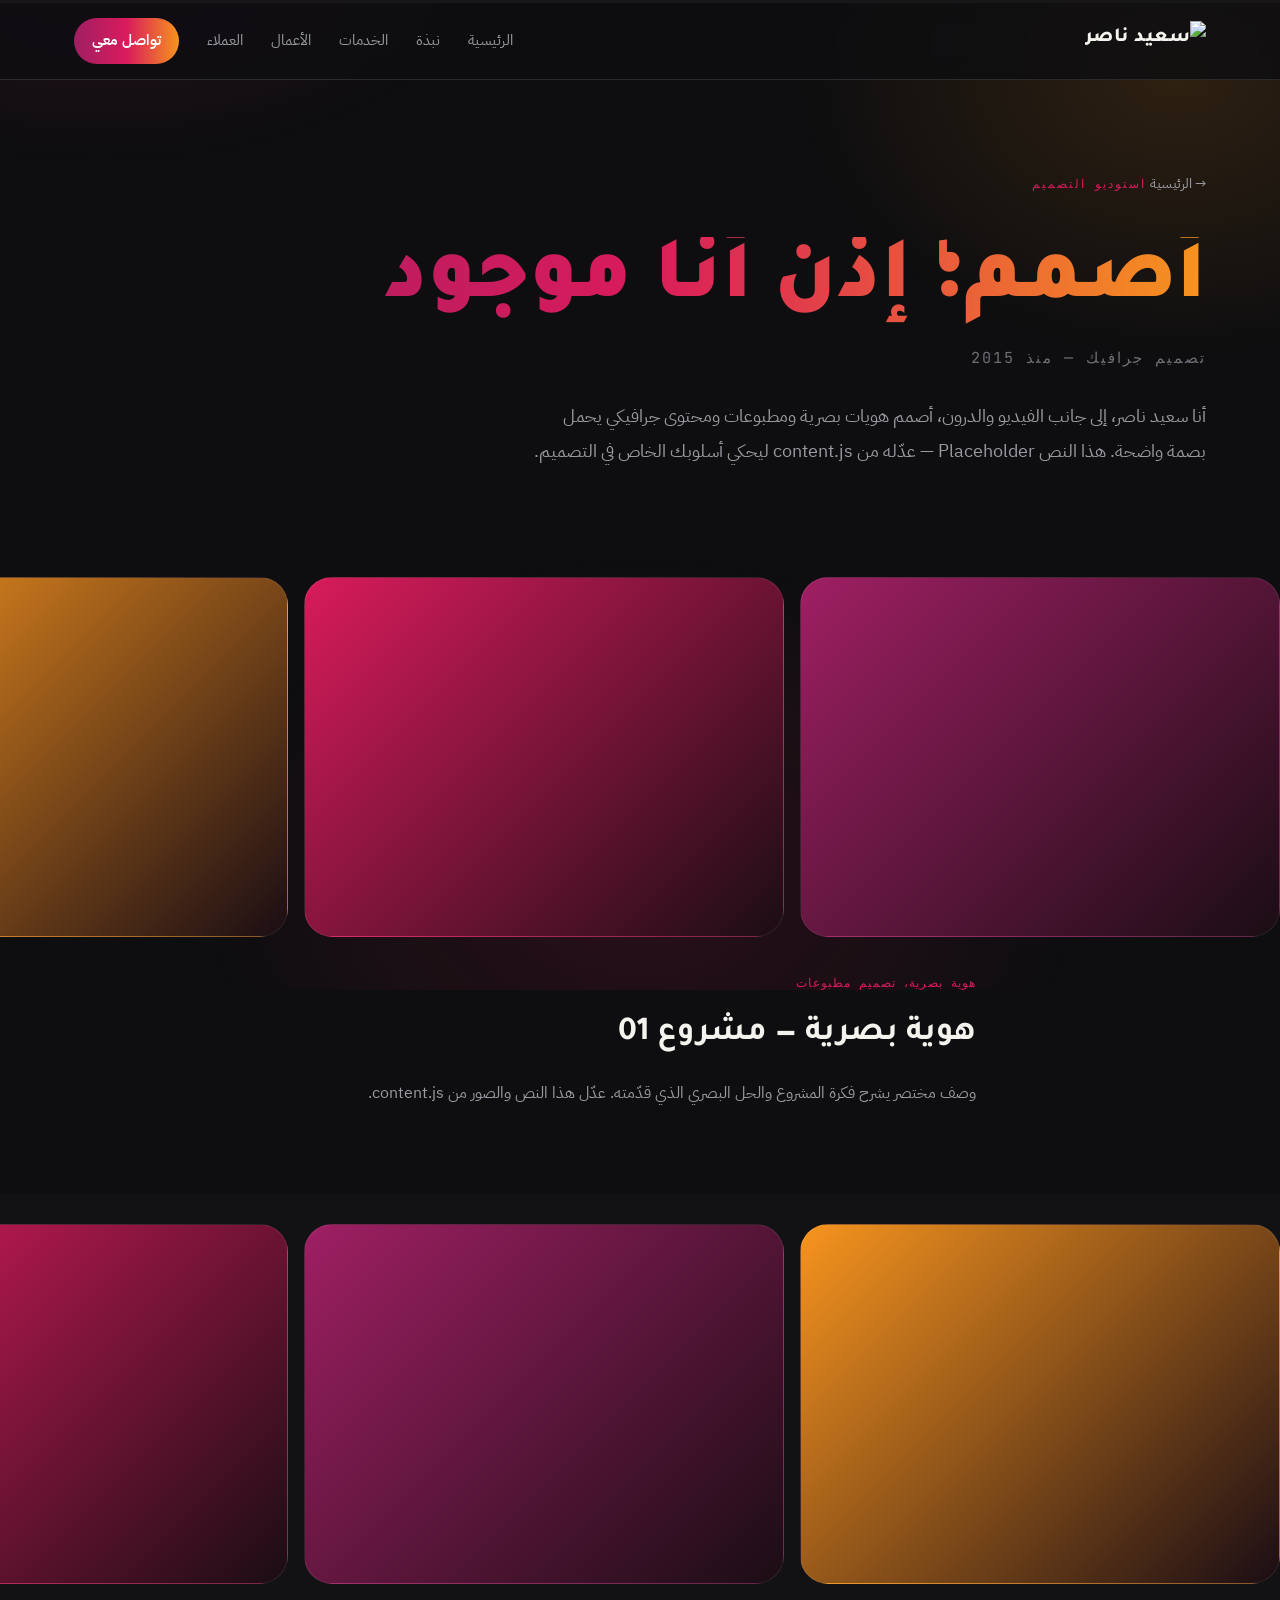
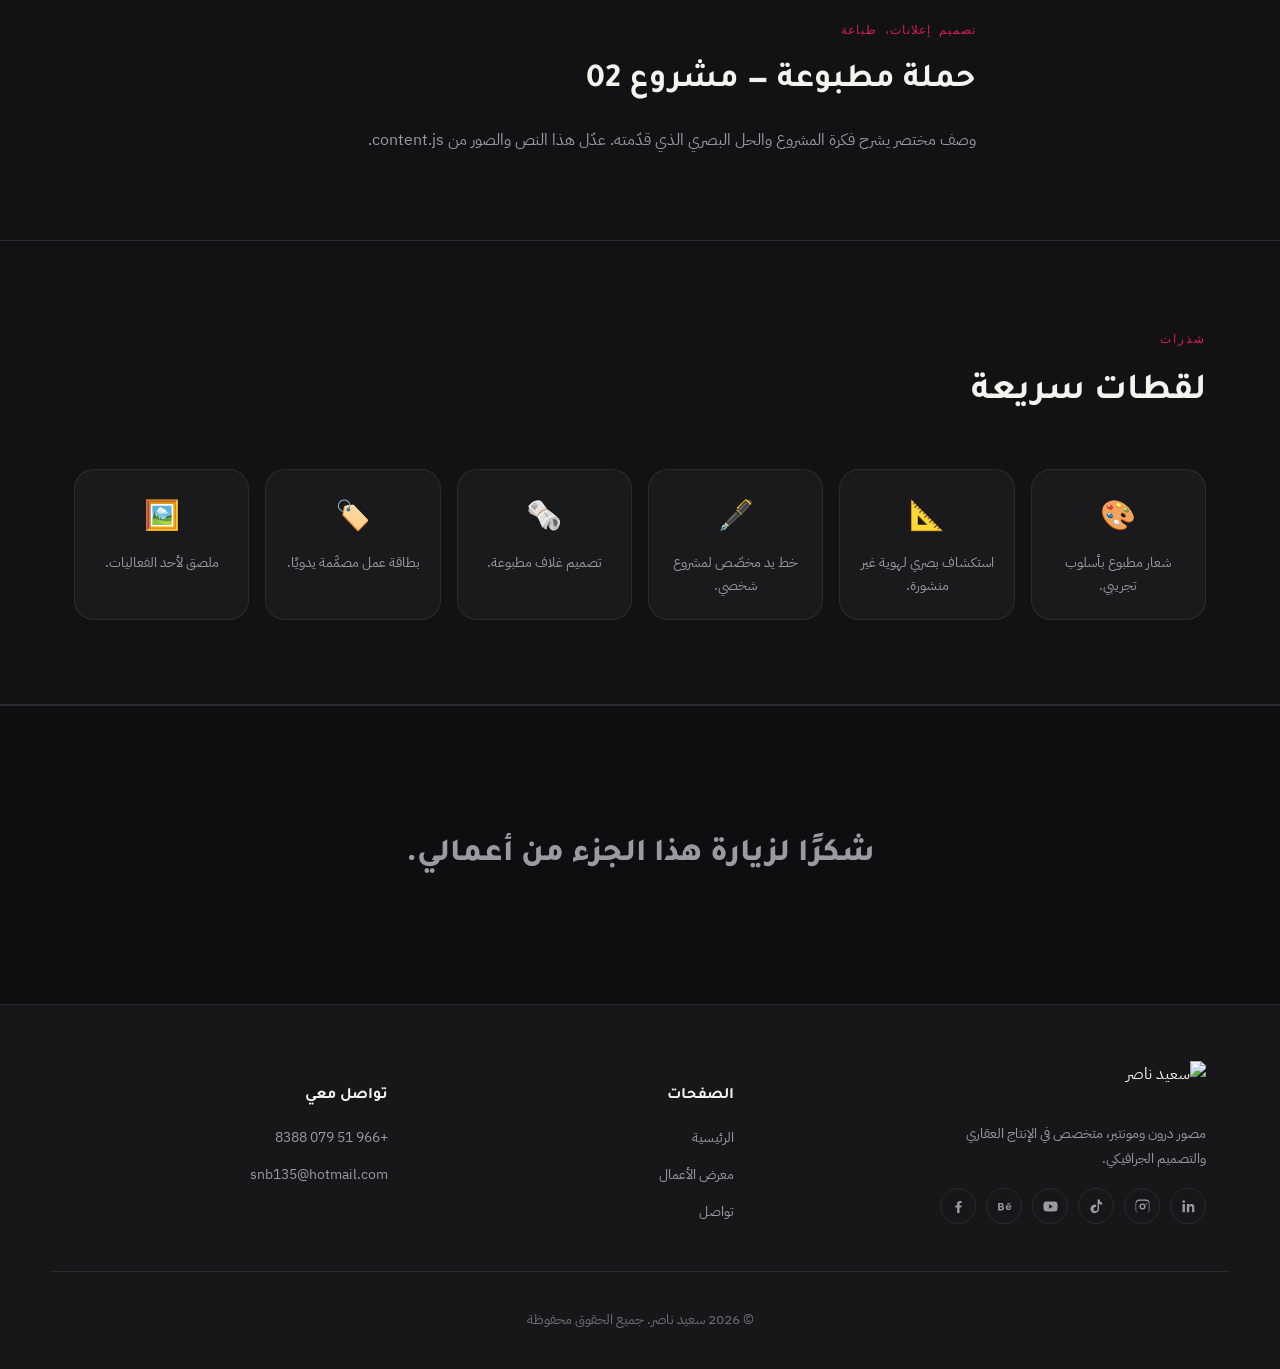
==== graphic-design.html @ 1a5e9968 "Add files via upload" ====
<!DOCTYPE html>
<html lang="ar" dir="rtl">
<head>
<meta charset="UTF-8">
<meta name="viewport" content="width=device-width, initial-scale=1.0">
<title>سعيد ناصر | تصميم جرافيك</title>
<meta name="description" content="أعمال تصميم جرافيك: هويات بصرية، مطبوعات، وحملات إعلانية.">

<link rel="icon" type="image/png" href="images/logo.png">

<link rel="preconnect" href="https://fonts.googleapis.com">
<link rel="preconnect" href="https://fonts.gstatic.com" crossorigin>
<link href="https://fonts.googleapis.com/css2?family=Tajawal:wght@400;500;700;800;900&family=IBM+Plex+Sans+Arabic:wght@300;400;500;600&family=JetBrains+Mono:wght@400;500;700&display=swap" rel="stylesheet">
<link rel="stylesheet" href="css/style.css">
</head>
<body>

<div class="timecode-strip" aria-hidden="true">
  <div class="timecode-strip__track"></div>
</div>

<header class="header" id="header">
  <div class="container header__inner">
    <a href="index.html" class="logo">
      <img src="images/logo.png" alt="سعيد ناصر" class="logo-img">
    </a>
    <nav class="nav" id="nav">
      <a href="index.html">الرئيسية</a>
      <a href="index.html#about">نبذة</a>
      <a href="index.html#services">الخدمات</a>
      <a href="works.html">الأعمال</a>
      <a href="index.html#clients">العملاء</a>
      <a href="index.html#contact" class="nav__cta">تواصل معي</a>
    </nav>
    <button class="nav-toggle" id="navToggle" aria-label="القائمة" aria-expanded="false">
      <span></span><span></span><span></span>
    </button>
  </div>
</header>

<main class="gd-page">

  <!-- ===================== بيان تحريري كبير ===================== -->
  <section class="gd-hero">
    <div class="container">
      <a href="index.html" class="back-link">→ الرئيسية</a>
      <span class="eyebrow" id="gdEyebrow">استوديو التصميم</span>
      <h1 class="gd-statement" id="gdStatement">أصمم؛ إذن أنا موجود</h1>
      <p class="gd-substatement" id="gdSubStatement">تصميم جرافيك</p>
      <p class="gd-intro" id="gdIntro"></p>
    </div>
  </section>

  <!-- ===================== المشاريع (تُملأ ديناميكياً) ===================== -->
  <div id="gdProjects"></div>

  <!-- ===================== شذرات وأعمال سريعة ===================== -->
  <section class="section section--alt gd-artifacts-section">
    <div class="container">
      <div class="section__head">
        <span class="eyebrow">شذرات</span>
        <h2>لقطات سريعة</h2>
      </div>
      <div class="gd-artifacts" id="gdArtifacts"></div>
    </div>
  </section>

  <!-- ===================== خاتمة ===================== -->
  <section class="gd-closing">
    <div class="container">
      <p id="gdClosing">شكرًا لزيارة هذا الجزء من أعمالي.</p>
    </div>
  </section>

</main>

<footer class="footer">
  <div class="container footer__grid">
    <div class="footer__about">
      <img src="images/logo.png" alt="سعيد ناصر" class="logo-img">
      <p data-content="footerTagline">وصف قصير عنك يظهر في الفوتر.</p>
      <div class="socials" id="socialsRow"></div>
    </div>
    <div class="footer__col">
      <h4>الصفحات</h4>
      <ul>
        <li><a href="index.html">الرئيسية</a></li>
        <li><a href="works.html">معرض الأعمال</a></li>
        <li><a href="index.html#contact">تواصل</a></li>
      </ul>
    </div>
    <div class="footer__col">
      <h4>تواصل معي</h4>
      <ul>
        <li><a data-content="phoneDisplay" data-content-attr="whatsappLink:href" href="#">+20 000 000 0000</a></li>
        <li><a data-content="email" data-content-attr="emailLink:href" href="#">example@email.com</a></li>
      </ul>
    </div>
  </div>
  <div class="container footer__bottom">
    <p>© <span id="year"></span> <span data-content="fullName">اسمك</span>. جميع الحقوق محفوظة</p>
  </div>
</footer>

<script src="js/content.js"></script>
<script src="js/main.js"></script>
<script>
// عرض محتوى صفحة تصميم الجرافيك — منطق خاص بهذه الصفحة فقط
document.addEventListener('DOMContentLoaded', () => {
  const gd = siteContent.graphicDesignPage;
  if (!gd) return;

  document.getElementById('gdEyebrow').textContent = gd.eyebrow;
  document.getElementById('gdStatement').textContent = gd.statement;
  document.getElementById('gdSubStatement').textContent = gd.subStatement;
  document.getElementById('gdIntro').textContent = gd.intro;
  document.getElementById('gdClosing').textContent = gd.closing;
  document.title = `سعيد ناصر | ${gd.subStatement}`;

  const projectsEl = document.getElementById('gdProjects');
  if (projectsEl && gd.projects) {
    projectsEl.innerHTML = gd.projects.map((p, i) => `
      <section class="gd-project ${i % 2 ? 'gd-project--alt' : ''}">
        <div class="gd-project__gallery">
          ${p.gallery.map(g => {
            const isGradient = g.trim().startsWith('linear-gradient');
            const style = isGradient
              ? `background:${g}`
              : `background-image:url('${g}'); background-size:cover; background-position:center;`;
            return `<div class="gd-project__frame" style="${style}"></div>`;
          }).join('')}
        </div>
        <div class="container gd-project__body">
          <span class="gd-project__tags">${p.tags}</span>
          <h2>${p.title}</h2>
          <p>${p.desc}</p>
        </div>
      </section>
    `).join('');
  }

  const artifactsEl = document.getElementById('gdArtifacts');
  if (artifactsEl && gd.artifacts) {
    artifactsEl.innerHTML = gd.artifacts.map(a => `
      <div class="gd-artifact reveal">
        <span class="gd-artifact__icon">${a.icon}</span>
        <p>${a.caption}</p>
      </div>
    `).join('');
    // إعادة تشغيل ملاحظ الظهور التدريجي لهذه العناصر المضافة حديثًا
    document.querySelectorAll('.gd-artifact.reveal').forEach(el => {
      if ('IntersectionObserver' in window) {
        const io = new IntersectionObserver((entries) => {
          entries.forEach(entry => {
            if (entry.isIntersecting) { entry.target.classList.add('in-view'); io.unobserve(entry.target); }
          });
        }, { threshold: 0.15 });
        io.observe(el);
      } else {
        el.classList.add('in-view');
      }
    });
  }
});
</script>
</body>
</html>
---- css/style.css ----
/* =========================================================
   نظام التصميم (Design Tokens)
   غيّر القيم هنا فقط للتحكم بالألوان والخطوط في كل الموقع
========================================================= */
:root{
  --bg: #0E0E10;
  --bg-alt: #17171A;
  --surface: #1D1D21;
  --surface-2: #232328;
  --border: #2A2A2F;

  --text: #F5F3EE;
  --text-muted: #9A9AA2;
  --text-dim: #6E6E76;

  /* هوية الشعار: بنفسجي / وردي / برتقالي */
  --accent: #D91B5C;          /* الوردي - اللون الأساسي، مأخوذ من الشعار */
  --accent-2: #F7941E;        /* البرتقالي */
  --accent-3: #9F1F63;        /* البنفسجي */
  --accent-soft: rgba(217,27,92,.14);
  --accent-ink: #FFFFFF;      /* نص فوق الخلفية الوردية */
  --gradient-brand: linear-gradient(90deg, var(--accent-3), var(--accent), var(--accent-2));

  --font-display: 'Tajawal', sans-serif;
  --font-body: 'IBM Plex Sans Arabic', sans-serif;
  --font-mono: 'JetBrains Mono', monospace;

  --radius: 20px;
  --radius-sm: 12px;
  --radius-lg: 28px;
  --container: 1180px;
}

*{ box-sizing: border-box; }
html{ scroll-behavior: smooth; }
body{
  margin:0;
  background: var(--bg);
  color: var(--text);
  font-family: var(--font-body);
  line-height: 1.7;
  -webkit-font-smoothing: antialiased;
  position:relative;
  overflow-x:hidden;
}

/* خلفية "Aurora" هادئة بألوان الهوية — تتحرك ببطء لإحساس حيوي دون إزعاج بصري */
body::before{
  content:"";
  position: fixed; inset:-10%; z-index:0; pointer-events:none;
  background:
    radial-gradient(48rem 32rem at 15% -5%, rgba(159,31,99,.22), transparent 60%),
    radial-gradient(40rem 30rem at 85% 15%, rgba(247,148,30,.14), transparent 60%),
    radial-gradient(46rem 34rem at 50% 90%, rgba(217,27,92,.14), transparent 60%);
  animation: auroraDrift 26s ease-in-out infinite alternate;
}
@keyframes auroraDrift{
  from{ transform: translate(0,0) scale(1); }
  to{ transform: translate(-1.5%, 1.5%) scale(1.04); }
}
/* توهّج يتبع مؤشر الفأرة داخل الهيرو — تفاعل خفيف ومعاصر */
.hero{ position:relative; }
.hero__glow{
  position:absolute; inset:0; z-index:0;
  pointer-events:none;
  opacity:0;
  transition: opacity .4s;
  background: radial-gradient(420px 420px at var(--gx,50%) var(--gy,50%), rgba(217,27,92,.16), transparent 70%);
}
.hero:hover .hero__glow{ opacity:1; }
.container, .header, main, .footer{ position:relative; z-index:1; }

img{ max-width:100%; display:block; }
a{ color:inherit; text-decoration:none; }
ul{ list-style:none; margin:0; padding:0; }
h1,h2,h3{ font-family: var(--font-display); margin:0; }

.container{
  max-width: var(--container);
  margin-inline:auto;
  padding-inline: 24px;
}

/* عناصر تظهر تدريجيًا عند التمرير */
.reveal{
  opacity:0; transform: translateY(22px);
  transition: opacity .7s ease, transform .7s ease;
}
.reveal.in-view{ opacity:1; transform:none; }

@media (prefers-reduced-motion: reduce){
  *{ animation-duration: .001ms !important; animation-iteration-count:1 !important; transition-duration:.001ms !important; scroll-behavior:auto !important; }
  .reveal{ opacity:1; transform:none; }
}

/* =========================================================
   شريط التايم كود العلوي — العنصر المميّز (Signature)
   إشارة بصرية لعالم المونتاج: خط زمن بعلامات صغيرة
========================================================= */
.timecode-strip{
  position: sticky; top:0; z-index: 60;
  height: 3px;
  background: var(--bg-alt);
  overflow:hidden;
}
/* الشريط يعكس نسبة تقدّم القراءة الفعلية في الصفحة — قيمة --scroll-progress تُحدَّث من main.js */
.timecode-strip__track{
  height:100%;
  width: var(--scroll-progress, 0%);
  background: var(--gradient-brand);
  transition: width .1s linear;
}
@media (prefers-reduced-motion: reduce){
  .timecode-strip__track{ transition:none; }
}

/* =========================================================
   الهيدر
========================================================= */
.header{
  position: sticky; top:3px; z-index:50;
  background: rgba(14,14,16,.82);
  backdrop-filter: blur(10px);
  border-bottom: 1px solid var(--border);
}
.header__inner{
  display:flex; align-items:center; justify-content:space-between;
  height:76px;
}
.logo{
  font-family: var(--font-display);
  font-weight:800; font-size:1.25rem; letter-spacing:.5px;
}
.logo-img{ height:40px; width:auto; display:block; }
.footer__about .logo-img{ height:46px; margin-bottom:14px; }
.nav{
  display:flex; align-items:center; gap: 28px;
  font-size:.95rem; color: var(--text-muted);
}
.nav a{ transition: color .2s; }
.nav a:hover{ color: var(--text); }
.nav a.is-active{ color: var(--accent); }
.nav__cta{
  background: var(--gradient-brand);
  color: var(--accent-ink) !important;
  padding: 10px 18px;
  border-radius: 999px;
  font-weight:600;
}
.nav-toggle{
  display:none;
  flex-direction:column; gap:5px;
  background:none; border:none; cursor:pointer;
  padding: 6px;
}
.nav-toggle span{
  width:22px; height:2px; background: var(--text);
  display:block;
}

@media (max-width: 860px){
  .nav-toggle{ display:flex; }
  .nav{
    position:absolute; inset-inline:0; top:76px;
    background: var(--bg-alt);
    flex-direction:column; align-items:stretch;
    gap:0; border-bottom:1px solid var(--border);
    max-height:0; overflow:hidden; transition: max-height .3s ease;
  }
  .nav.is-open{ max-height:420px; }
  .nav a{ padding:16px 24px; border-top:1px solid var(--border); }
  .nav__cta{ border-radius:0; text-align:center; }
}

/* =========================================================
   الهيرو
========================================================= */
.hero{ padding-top: 64px; overflow:hidden; }
.hero__inner{
  padding-block: 64px 72px;
  text-align:center;
}
.hero__text{
  max-width: 760px;
  margin-inline:auto;
  display:flex;
  flex-direction:column;
  align-items:center;
}

/* دخول متدرّج لعناصر الهيرو عند تحميل الصفحة */
.hero__text > *{
  opacity:0;
  transform: translateY(16px);
  animation: heroIn .7s ease forwards;
}
.hero__text > .badge{ animation-delay: .05s; }
.hero__text > .hero__title{ animation-delay: .15s; }
.hero__text > .hero__role{ animation-delay: .25s; }
.hero__text > .hero__bio{ animation-delay: .35s; }
.hero__text > .hero__actions{ animation-delay: .45s; }
@keyframes heroIn{
  to{ opacity:1; transform:none; }
}
@media (prefers-reduced-motion: reduce){
  .hero__text > *{ animation:none; opacity:1; transform:none; }
}

.badge{
  display:inline-block;
  font-size:.8rem; font-weight:600;
  color: var(--accent);
  background: var(--accent-soft);
  border: 1px solid rgba(217,27,92,.35);
  padding: 6px 14px;
  border-radius: 999px;
  margin-bottom: 20px;
}
.hero__title{
  font-size: clamp(2.4rem, 6vw, 4.6rem);
  font-weight:900;
  line-height:1.2;
  margin-bottom: 16px;
}
.accent{ color: var(--accent); }
.hero__role{
  font-family: var(--font-mono);
  font-size: 1.15rem;
  color: var(--text-muted);
  min-height: 1.6em;
  margin-bottom: 20px;
}
.role-cursor{ color: var(--accent); animation: blink 1s step-end infinite; }
@keyframes blink{ 50%{ opacity:0; } }

.hero__bio{
  color: var(--text-muted);
  max-width: 52ch;
  margin-inline:auto;
  margin-bottom: 32px;
  font-size:1.05rem;
}
.hero__actions{ display:flex; gap:14px; flex-wrap:wrap; justify-content:center; }

.btn{
  display:inline-flex; align-items:center; gap:8px;
  padding: 13px 26px;
  border-radius: 999px;
  font-weight:700; font-size:.95rem;
  transition: transform .2s ease, background .2s ease, border-color .2s ease;
}
.btn--primary{ background: var(--gradient-brand); color: var(--accent-ink); }
.btn--primary:hover{ transform: translateY(-2px); }
.btn--ghost{ border: 1px solid var(--border); color: var(--text); }
.btn--ghost:hover{ border-color: var(--accent); color: var(--accent); }

/* شريط الإحصائيات */
.stats-bar{
  border-block: 1px solid var(--border);
  background: rgba(255,255,255,.025);
  backdrop-filter: blur(14px);
}
.stats-bar__inner{
  display:grid;
  grid-template-columns: repeat(auto-fit, minmax(120px,1fr));
  padding-block: 26px;
}
.stat{
  text-align:center;
  border-inline-start: 1px solid var(--border);
  padding-inline: 12px;
}
.stat:first-child{ border-inline-start:none; }
.stat__num{
  font-family: var(--font-mono);
  font-size: clamp(1.4rem, 2.6vw, 2rem);
  font-weight:700;
  background: var(--gradient-brand);
  -webkit-background-clip:text; background-clip:text; color:transparent;
}
.stat__label{ font-size:.82rem; color: var(--text-muted); margin-top:4px; }

.markets{ padding-block: 22px; border-bottom:1px solid var(--border); }
.markets__label{ font-size:.8rem; color: var(--text-dim); margin-bottom:12px; }
.markets__row{ display:flex; flex-wrap:wrap; gap:10px; }
.market-chip{
  display:inline-flex; align-items:center; gap:8px;
  font-size:.82rem; color: var(--text-muted);
  border:1px solid var(--border); border-radius:999px;
  padding: 6px 14px;
}
.market-chip__flag{
  width:18px; height:13px;
  object-fit: cover;
  border-radius:2px;
  box-shadow: 0 0 0 1px rgba(255,255,255,.12);
}

/* =========================================================
   أقسام عامة
========================================================= */
.section{ padding-block: 84px; }
.section--alt{
  background: rgba(255,255,255,.02);
  border-block: 1px solid var(--border);
}
.section__head{ max-width: 640px; margin-bottom: 44px; }
.eyebrow{
  font-family: var(--font-mono);
  font-size:.78rem; letter-spacing:2px; text-transform:uppercase;
  color: var(--accent);
}
.section__head h2{ font-size: clamp(1.7rem, 3vw, 2.3rem); margin-top:10px; }
.section__desc{ color: var(--text-muted); margin-top:12px; }
.about__text{ max-width: 68ch; color: var(--text-muted); font-size:1.05rem; }

/* الخدمات */
.services-grid{
  display:grid;
  grid-template-columns: repeat(auto-fill, minmax(240px,1fr));
  gap: 18px;
}
.service-card{
  display:block;
  background: rgba(255,255,255,.035);
  backdrop-filter: blur(10px);
  border: 1px solid rgba(255,255,255,.08);
  border-radius: var(--radius);
  padding: 26px 22px;
  cursor:pointer;
  transition: border-color .25s, transform .25s, box-shadow .25s;
}
.service-card:hover{
  border-color: rgba(217,27,92,.5);
  transform: translateY(-4px);
  box-shadow: 0 16px 40px -20px rgba(217,27,92,.45);
}
.service-card__tag{
  font-family: var(--font-mono);
  font-size:.72rem; color: var(--text-dim);
  letter-spacing:1px;
}
.service-card__icon{ font-size:1.6rem; margin-block: 10px; }
.service-card h3{ font-size:1.05rem; margin-bottom:8px; }
.service-card p{ color: var(--text-muted); font-size:.9rem; margin:0; }
.service-card__more{
  display:block; margin-top:14px;
  font-size:.8rem; font-weight:600; color: var(--accent);
  opacity:0; transform: translateX(-4px);
  transition: opacity .2s, transform .2s;
}
[dir="rtl"] .service-card__more{ transform: translateX(4px); }
.service-card:hover .service-card__more{ opacity:1; transform:none; }

/* الأعمال */
.work-grid{
  display:grid;
  grid-template-columns: repeat(auto-fill, minmax(280px,1fr));
  gap: 22px;
}
.work-viewall{
  display:flex; justify-content:center;
  margin-top: 36px;
}
.work-card{
  display:flex;
  flex-direction:column;
  width:100%;
  text-align: start;
  font: inherit;
  color: inherit;
  cursor: pointer;
  padding:0;
  border-radius: var(--radius-lg);
  overflow:hidden;
  border: 1px solid rgba(255,255,255,.08);
  background: rgba(255,255,255,.035);
  backdrop-filter: blur(10px);
  transition: transform .25s, box-shadow .25s;
}
.work-card:hover{
  transform: translateY(-4px);
  box-shadow: 0 20px 46px -22px rgba(217,27,92,.4);
}
.work-card__thumb{
  position:relative;
  aspect-ratio: 16/9;
  display:flex; align-items:center; justify-content:center;
  color: rgba(255,255,255,.85);
}
.work-card__thumb::after{
  content:"";
  position:absolute; inset:0;
  background: linear-gradient(180deg, rgba(0,0,0,0) 40%, rgba(0,0,0,.55) 100%);
}
.work-card__play{
  position:relative; z-index:2;
  width:52px; height:52px; border-radius:50%;
  background: rgba(0,0,0,.4); border:1px solid rgba(255,255,255,.4);
  display:flex; align-items:center; justify-content:center;
  transition: transform .2s, background .2s;
}
.work-card:hover .work-card__play{ transform: scale(1.08); background: var(--accent); color:var(--accent-ink); }
.work-card__body{ padding: 18px 20px; }
.work-card__body h3{ font-size:1.05rem; margin-bottom:6px; }
.work-card__body p{ color: var(--text-muted); font-size:.88rem; margin:0; }

/* العملاء — شبكة متجاوبة (بدون حركة تمرير) بأسلوب "حائط" متعرّج مميّز
   Grid بدل flex+عرض ثابت: يعيد التدفّق تلقائيًا لعدة أعمدة حتى على الشاشات الضيقة،
   بدل أن يتحول لعمود طويل واحد على الجوال */
.clients-grid{
  border-top:1px solid var(--border);
  padding-block: 48px;
  display:grid;
  grid-template-columns: repeat(auto-fit, minmax(130px, 1fr));
  gap: 16px;
  max-width: 980px;
  margin-inline:auto;
}
/* بطاقة بيضاء ثابتة خلف كل شعار — تضمن ظهور أي شعار بوضوح مهما كان لونه (فاتح أو غامق) */
.client-chip{
  position:relative;
  aspect-ratio: 2 / 1.05;
  padding: 14px;
  border-radius: var(--radius);
  background: #F5F3EE;
  box-shadow: 0 14px 30px -16px rgba(0,0,0,.5);
  display:flex; align-items:center; justify-content:center;
  overflow:hidden;
  transition: transform .3s ease, box-shadow .3s ease;
}
/* إزاحة رأسية متبادلة بين البطاقات — يعطي إحساس "حائط" حيوي بدل صف مستقيم مسطّح (للشاشات الأعرض فقط) */
@media (min-width: 640px){
  .client-chip:nth-child(even){ transform: translateY(10px); }
  .client-chip:nth-child(3n){ transform: translateY(-6px); }
}
.client-chip::before{
  content:"";
  position:absolute; top:0; inset-inline:0; height:3px;
  background: var(--gradient-brand);
  transform: scaleX(0);
  transition: transform .3s ease;
}
.client-chip:hover{
  transform: translateY(-5px) scale(1.03);
  box-shadow: 0 20px 38px -14px rgba(217,27,92,.45);
}
.client-chip:hover::before{ transform:none; }
/* حد أقصى للعرض والارتفاع معًا (وليس فقط "احتواء" داخل الصندوق) — يمنع الشعار العريض جدًا
   من الظهور أكبر بصريًا من الشعار الطولي، فيبقى وزن كل الشعارات متقاربًا مهما اختلفت نسبها */
.client-chip img{
  max-width: 75%;
  max-height: 58%;
  width:auto; height:auto;
  object-fit: contain;
}
@media (prefers-reduced-motion: reduce){
  .client-chip:nth-child(even), .client-chip:nth-child(3n){ transform:none; }
}

/* نافذة تشغيل الفيديو (Lightbox) */
.video-modal{
  position: fixed; inset:0; z-index: 200;
  display:flex; align-items:center; justify-content:center;
  padding: 24px;
  opacity:0; visibility:hidden;
  transition: opacity .25s ease;
}
.video-modal.is-open{ opacity:1; visibility:visible; }
.video-modal__backdrop{
  position:absolute; inset:0;
  background: rgba(6,6,7,.86);
  backdrop-filter: blur(6px);
}
.video-modal__box{
  position:relative; z-index:1;
  width:100%; max-width: 960px;
  transform: scale(.96);
  transition: transform .25s ease;
}
.video-modal.is-open .video-modal__box{ transform:none; }
.video-modal__frame{
  position:relative; width:100%;
  aspect-ratio: 16/9;
  border-radius: var(--radius);
  overflow:hidden;
  background:#000;
  border: 1px solid rgba(255,255,255,.1);
}
.video-modal__frame iframe{
  position:absolute; inset:0; width:100%; height:100%; border:0;
}

/* وضع طولي لفيديوهات الشورتس — عرض أضيق ونسبة 9:16 بدل تربيع الفيديو الطولي داخل إطار عريض */
.video-modal--vertical .video-modal__box{
  max-width: 380px;
}
.video-modal--vertical .video-modal__frame{
  aspect-ratio: 9/16;
}

.video-modal__close{
  position:absolute; top:-46px; inset-inline-end:0;
  width:38px; height:38px; border-radius:50%;
  background: rgba(255,255,255,.08);
  border:1px solid rgba(255,255,255,.15);
  color:#fff; cursor:pointer;
  display:flex; align-items:center; justify-content:center;
  transition: background .2s, border-color .2s;
}
.video-modal__close:hover{ background: var(--accent); border-color: var(--accent); }

/* تواصل */
.contact{ text-align:center; position:relative; }
.contact__inner{
  max-width: 620px; margin-inline:auto;
  display:flex; flex-direction:column; align-items:center;
}
.contact h2{ margin-top:10px; }
.contact p{ color: var(--text-muted); margin-top:16px; margin-bottom:32px; font-size:1.05rem; }
.contact__actions{ display:flex; gap:14px; flex-wrap:wrap; justify-content:center; }

/* =========================================================
   الفوتر
========================================================= */
/* =========================================================
   صفحة الأعمال المفلترة (works.html)
========================================================= */
.works-page{ padding-top: 48px; }
.back-link{
  display:inline-flex; align-items:center; gap:6px;
  font-size:.85rem; color: var(--text-muted);
  margin-bottom: 24px; transition: color .2s;
}
.back-link:hover{ color: var(--accent); }

.category-chips{
  display:flex; flex-wrap:wrap; gap:10px;
  margin-bottom: 40px;
}
.category-chip{
  padding: 9px 18px;
  border:1px solid rgba(255,255,255,.1);
  border-radius:999px;
  font-size:.85rem;
  background: rgba(255,255,255,.03);
  transition: border-color .2s, background .2s, color .2s;
}
.category-chip:hover{ border-color: rgba(217,27,92,.4); color: var(--text); }
.category-chip.is-active{
  background: var(--gradient-brand);
  border-color: transparent;
  color:#fff; font-weight:600;
}
.category-empty{
  color: var(--text-muted);
  padding: 40px 0;
  grid-column: 1 / -1;
  text-align:center;
}

.footer{ border-top:1px solid var(--border); padding-block: 56px 24px; background: var(--bg-alt); }
.footer__grid{
  display:grid; grid-template-columns: 1.4fr 1fr 1fr; gap: 32px;
  padding-bottom: 36px;
}
.footer__about p{ color: var(--text-muted); font-size:.9rem; max-width:36ch; margin-block:14px 18px; }
.footer__col h4{ font-family: var(--font-display); margin-bottom:14px; font-size:1rem; }
.footer__col li{ margin-bottom:10px; }
.footer__col a{ color: var(--text-muted); font-size:.9rem; transition: color .2s; }
.footer__col a:hover{ color: var(--accent); }

.socials{ display:flex; gap:10px; }
.socials a{
  width:36px; height:36px; border-radius:50%;
  border:1px solid var(--border);
  display:flex; align-items:center; justify-content:center;
  color: var(--text-muted);
  transition: color .2s, border-color .2s;
}
.socials a:hover{ color: var(--accent); border-color: var(--accent); }

.footer__bottom{
  border-top:1px solid var(--border);
  padding-top:22px;
  display:flex; justify-content:center;
  font-size:.85rem; color: var(--text-dim);
}

@media (max-width: 760px){
  .footer__grid{ grid-template-columns:1fr; }
}

/* حالة التركيز بلوحة المفاتيح — إتاحة الوصول */
a:focus-visible, button:focus-visible{
  outline: 2px solid var(--accent);
  outline-offset: 2px;
}

/* =========================================================
   صفحة تصميم الجرافيك (graphic-design.html) — أسلوب تحريري
   مستوحى من مواقع بورتفوليو عالمية: طباعة جريئة، مساحات بيضاء
   واسعة، ومعارض أفقية لكل مشروع
========================================================= */
.gd-hero{ padding-block: 90px 60px; }
.gd-statement{
  font-size: clamp(2.6rem, 7vw, 5.5rem);
  font-weight: 900;
  line-height: 1.05;
  margin-block: 18px 10px;
  background: var(--gradient-brand);
  -webkit-background-clip: text; background-clip: text; color: transparent;
}
.gd-substatement{
  font-family: var(--font-mono);
  font-size: .95rem;
  color: var(--text-dim);
  letter-spacing: 2px;
  text-transform: uppercase;
  margin-bottom: 28px;
}
.gd-intro{
  font-size: 1.15rem;
  color: var(--text-muted);
  max-width: 62ch;
  line-height: 1.9;
}

/* كل مشروع = قسم كامل بمعرض أفقي قابل للتمرير بأسلوب دراسة حالة */
.gd-project{ padding-block: 30px 70px; }
.gd-project--alt{ background: rgba(255,255,255,.02); }
.gd-project__gallery{
  display:flex; gap:16px;
  overflow-x:auto;
  padding-inline: 24px;
  padding-bottom: 6px;
  scroll-snap-type: x proximity;
  scrollbar-width: thin;
}
.gd-project__gallery::-webkit-scrollbar{ height:6px; }
.gd-project__gallery::-webkit-scrollbar-thumb{ background: var(--border); border-radius:99px; }
.gd-project__frame{
  flex: 0 0 auto;
  width: min(76vw, 480px);
  aspect-ratio: 4/3;
  border-radius: var(--radius-lg);
  scroll-snap-align:start;
  border: 1px solid rgba(255,255,255,.08);
}
.gd-project__body{ padding-top: 26px; max-width: 720px; }
.gd-project__tags{
  font-family: var(--font-mono);
  font-size:.78rem; letter-spacing:1px;
  color: var(--accent);
  text-transform: uppercase;
}
.gd-project__body h2{ font-size: clamp(1.5rem, 3vw, 2.1rem); margin-block: 10px 12px; }
.gd-project__body p{ color: var(--text-muted); font-size:1.02rem; max-width: 62ch; }

/* شذرات صغيرة — شبكة متنوعة */
.gd-artifacts{
  display:grid;
  grid-template-columns: repeat(auto-fill, minmax(160px,1fr));
  gap: 16px;
}
.gd-artifact{
  background: rgba(255,255,255,.035);
  border: 1px solid rgba(255,255,255,.08);
  border-radius: var(--radius);
  padding: 22px 18px;
  text-align:center;
  transition: transform .25s, border-color .25s;
}
.gd-artifact:hover{ transform: translateY(-4px); border-color: rgba(217,27,92,.4); }
.gd-artifact__icon{ font-size:1.8rem; display:block; margin-bottom:10px; }
.gd-artifact p{ font-size:.85rem; color: var(--text-muted); margin:0; }

.gd-closing{
  padding-block: 90px;
  text-align:center;
  border-top: 1px solid var(--border);
}
.gd-closing p{
  font-family: var(--font-display);
  font-size: clamp(1.4rem, 3vw, 2rem);
  font-weight:800;
  color: var(--text-muted);
}

@media (max-width: 760px){
  .gd-project__frame{ width: 82vw; }
}
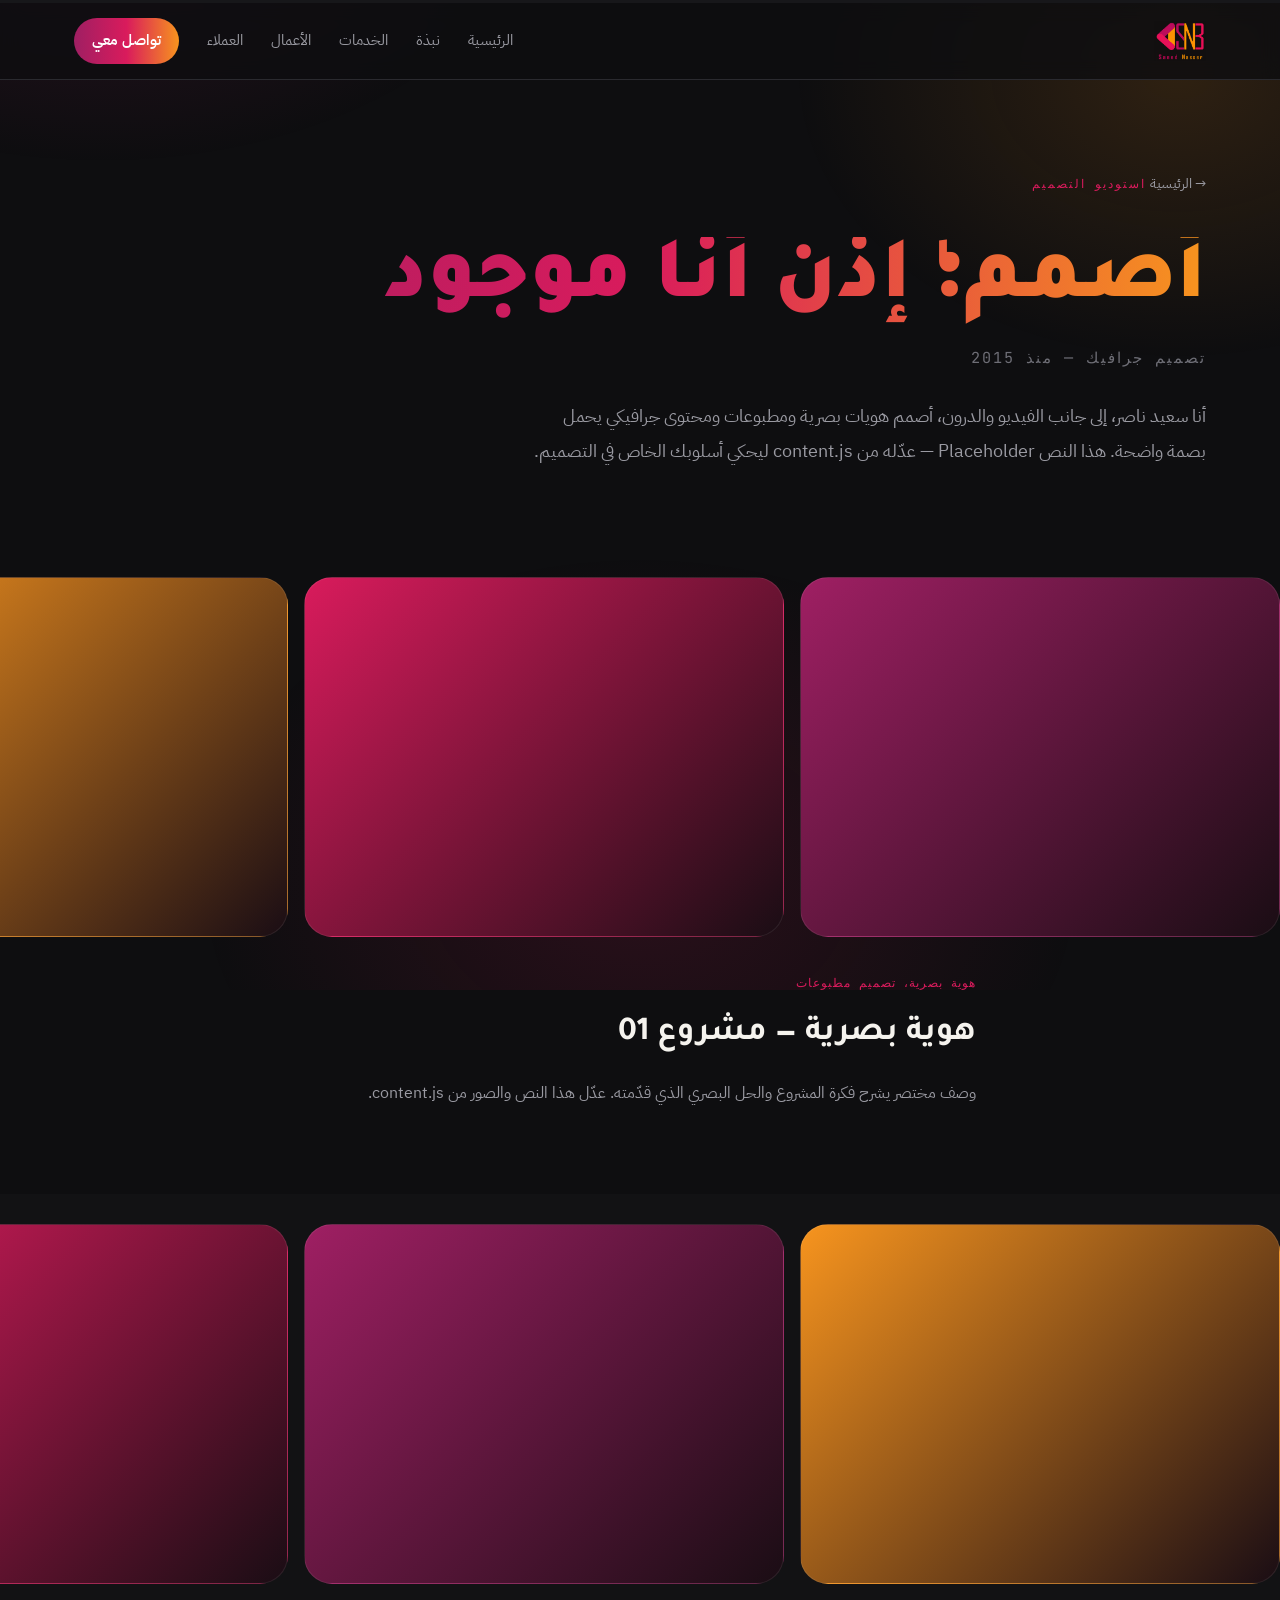
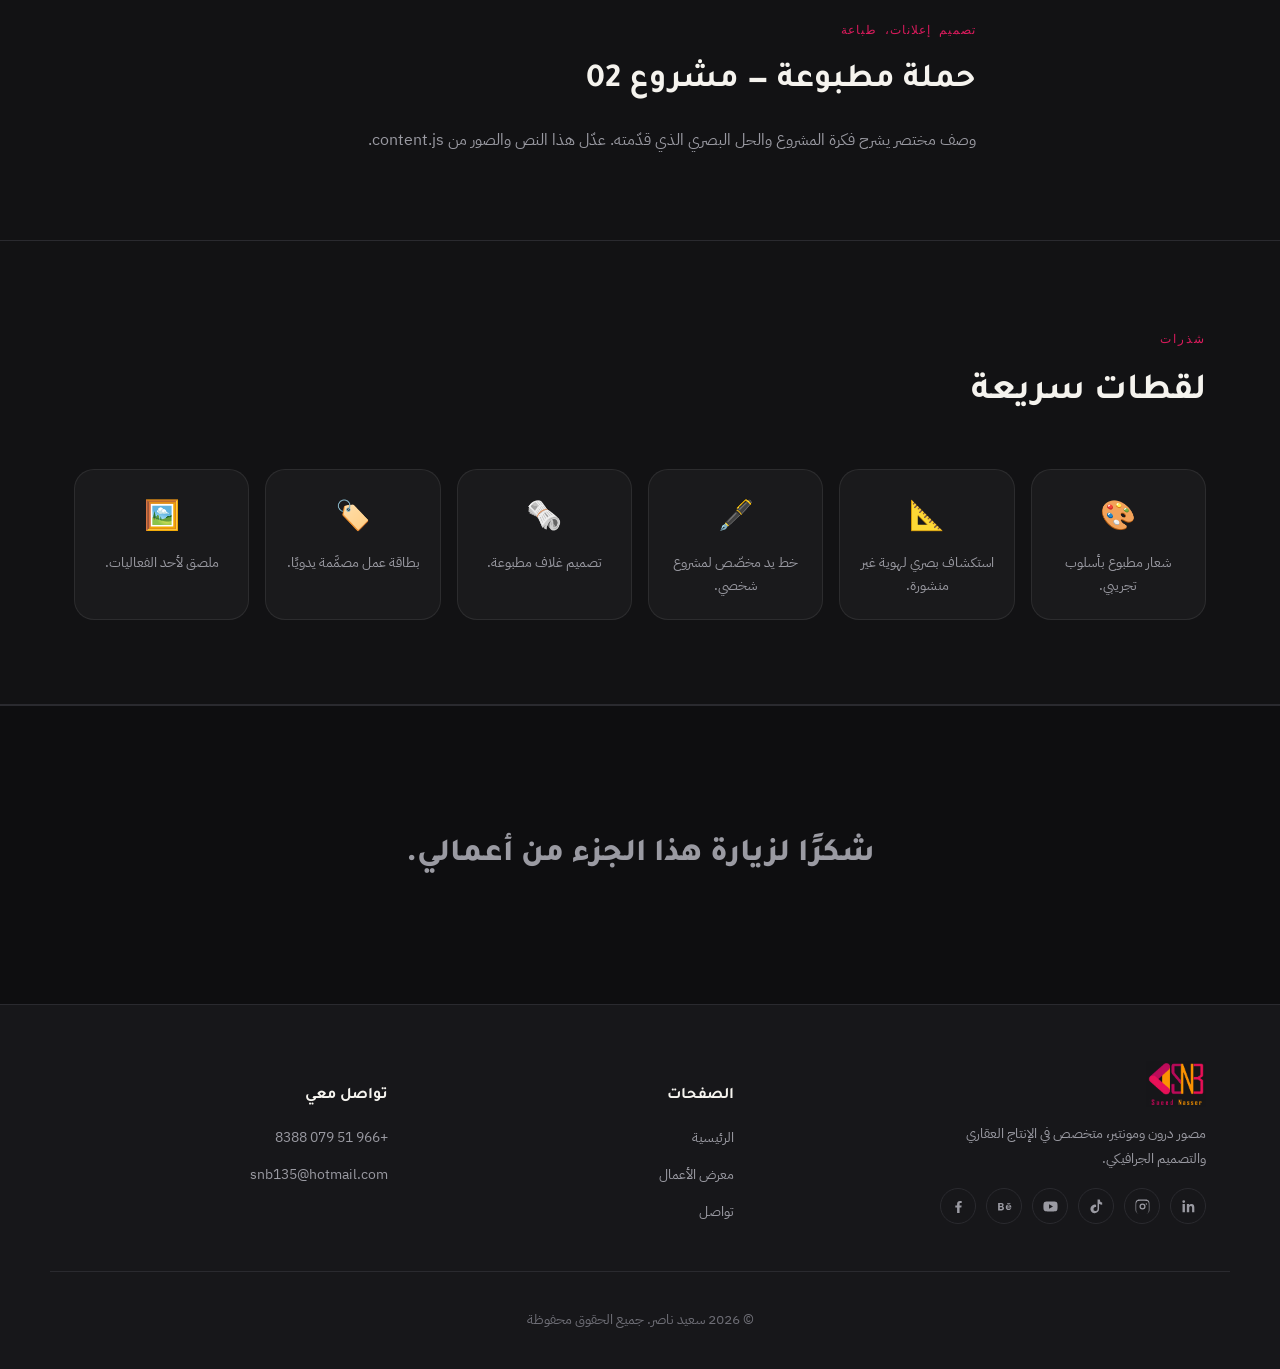
==== commit bfb4a4e1: "Add files via upload" ====
--- a/graphic-design.html
+++ b/graphic-design.html
@@ -123,10 +123,13 @@
       <section class="gd-project ${i % 2 ? 'gd-project--alt' : ''}">
         <div class="gd-project__gallery">
           ${p.gallery.map(g => {
-            const isGradient = g.trim().startsWith('linear-gradient');
+            const value = g.trim();
+            const isGradient = value.startsWith('linear-gradient');
+            // يزيل أي url('...') لو المستخدم كتبها بنفسه بالخطأ، لتفادي url() مزدوجة تكسر الصورة
+            const cleanPath = value.replace(/^url\((['"]?)(.*)\1\)$/i, '$2');
             const style = isGradient
-              ? `background:${g}`
-              : `background-image:url('${g}'); background-size:cover; background-position:center;`;
+              ? `background:${value}`
+              : `background-image:url('${cleanPath}'); background-size:cover; background-position:center;`;
             return `<div class="gd-project__frame" style="${style}"></div>`;
           }).join('')}
         </div>
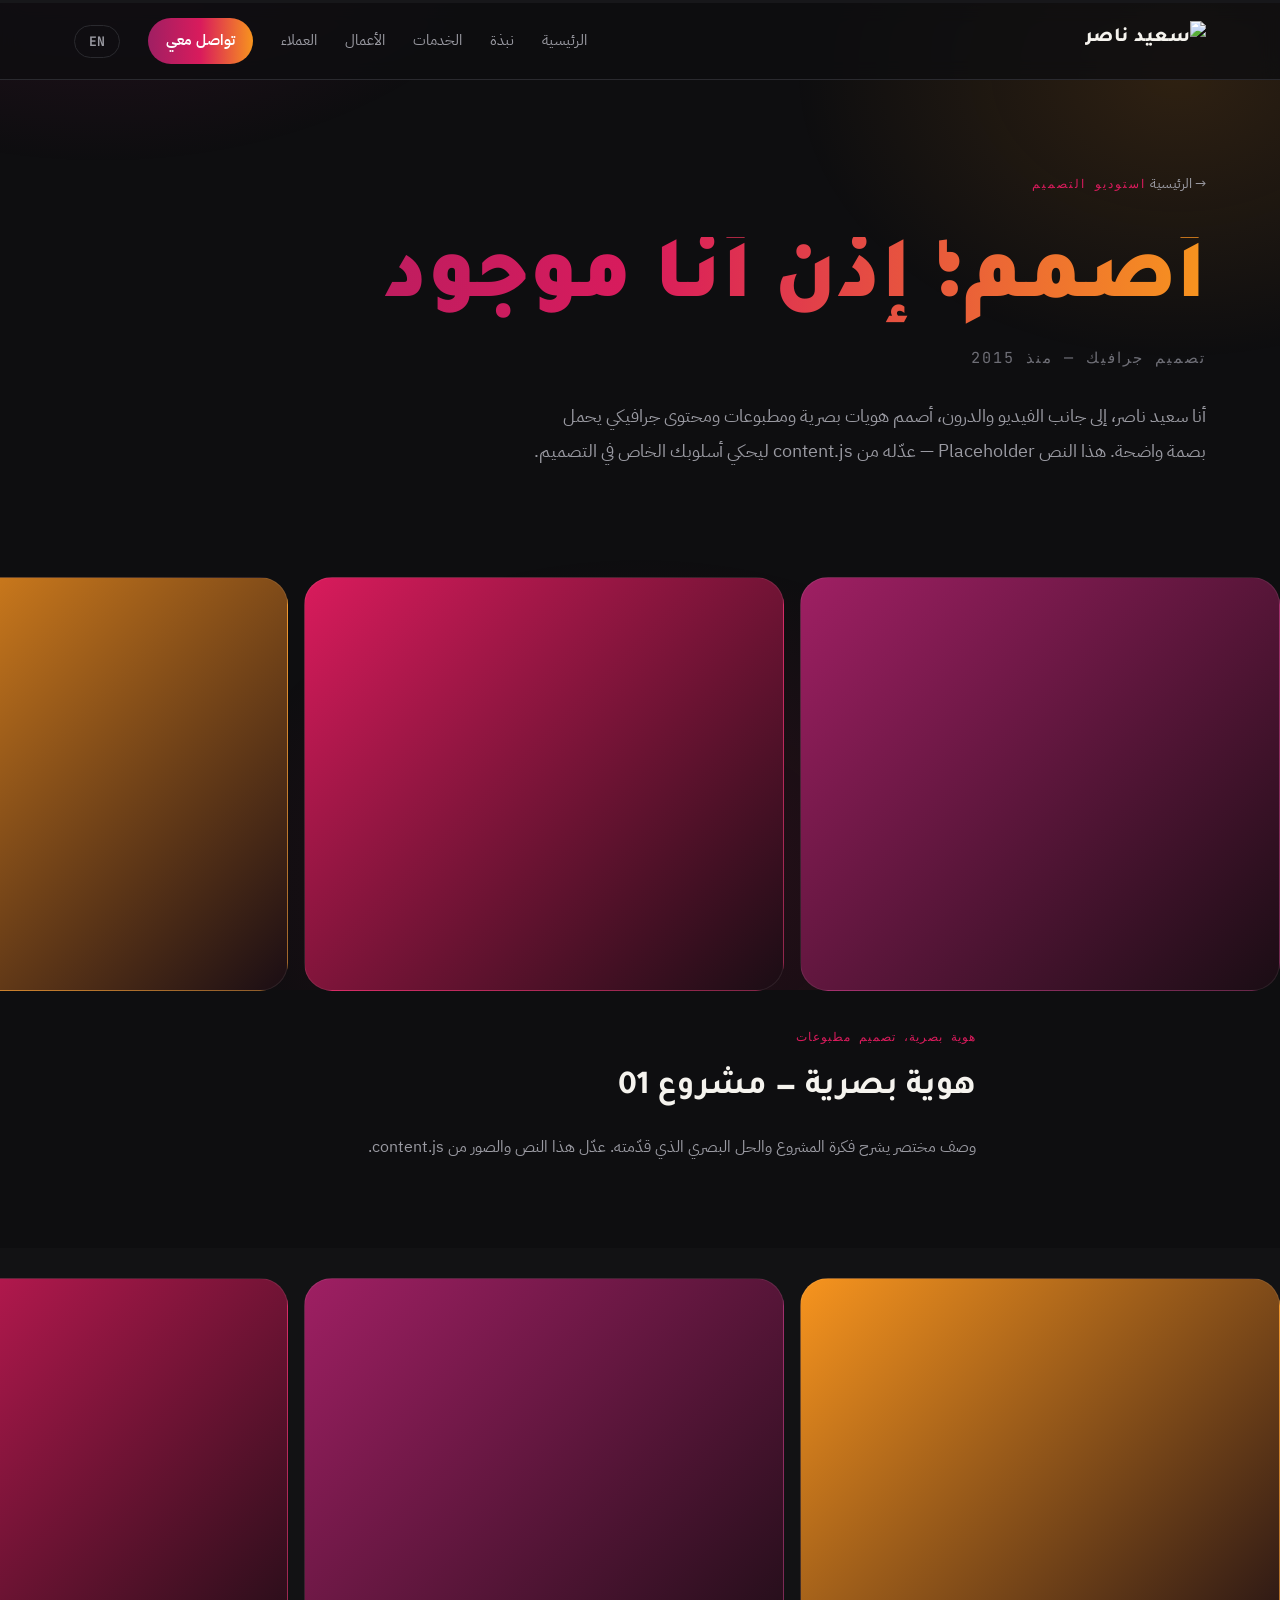
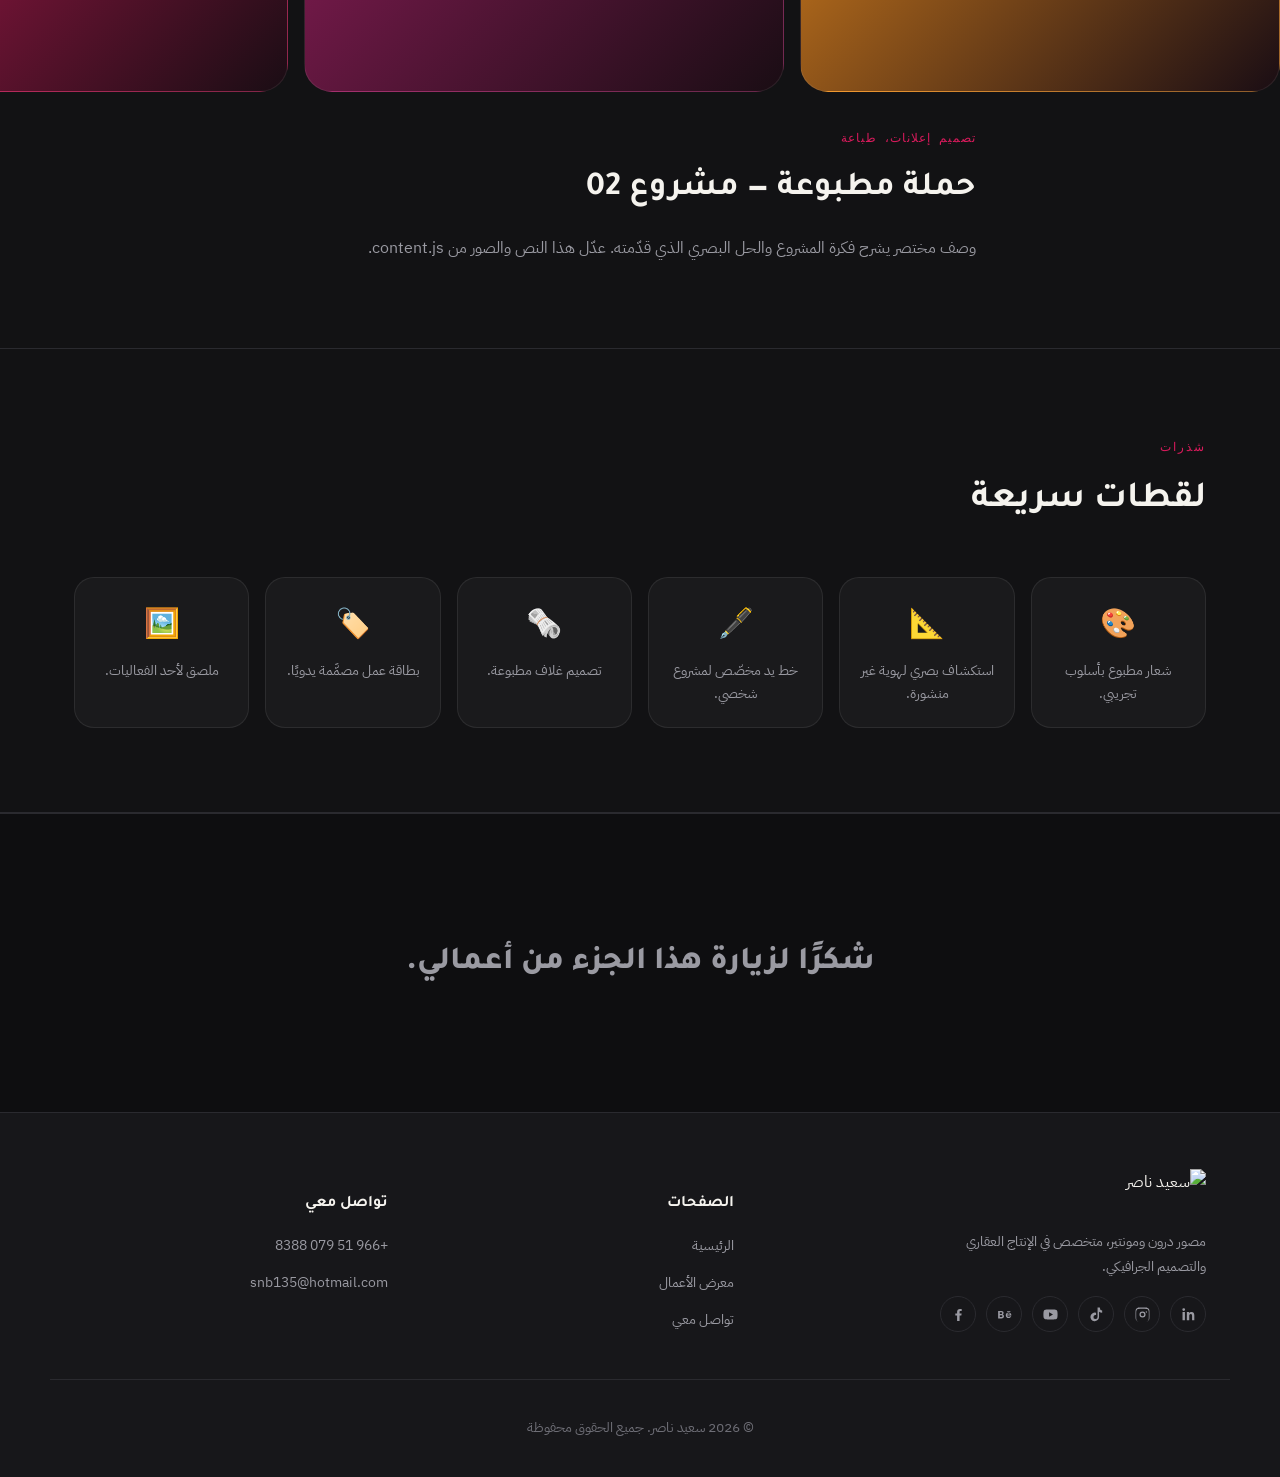
==== commit 81f5b6f5: "Add files via upload" ====
--- a/graphic-design.html
+++ b/graphic-design.html
@@ -2,9 +2,17 @@
 <html lang="ar" dir="rtl">
 <head>
 <meta charset="UTF-8">
+<script>
+// يضبط اتجاه ولغة الصفحة فورًا حسب اختيار الزائر المحفوظ، قبل رسم أي شيء — لتفادي "ومضة" اتجاه خاطئ
+(function(){
+  var lang = localStorage.getItem('siteLang') || 'ar';
+  document.documentElement.lang = lang;
+  document.documentElement.dir = lang === 'en' ? 'ltr' : 'rtl';
+})();
+</script>
 <meta name="viewport" content="width=device-width, initial-scale=1.0">
 <title>سعيد ناصر | تصميم جرافيك</title>
-<meta name="description" content="أعمال تصميم جرافيك: هويات بصرية، مطبوعات، وحملات إعلانية.">
+<meta name="description" id="gdMetaDesc" content="أعمال تصميم جرافيك: هويات بصرية، مطبوعات، وحملات إعلانية.">
 
 <link rel="icon" type="image/png" href="images/logo.png">
 
@@ -22,17 +30,17 @@
 <header class="header" id="header">
   <div class="container header__inner">
     <a href="index.html" class="logo">
-      <img src="images/logo.png" alt="سعيد ناصر" class="logo-img">
+      <img src="images/logo.png" alt="سعيد ناصر" class="logo-img" data-content-attr="fullName:alt">
     </a>
     <nav class="nav" id="nav">
-      <a href="index.html">الرئيسية</a>
-      <a href="index.html#about">نبذة</a>
-      <a href="index.html#services">الخدمات</a>
-      <a href="works.html">الأعمال</a>
-      <a href="index.html#clients">العملاء</a>
-      <a href="index.html#contact" class="nav__cta">تواصل معي</a>
+      <a href="index.html" data-i18n="navHome">الرئيسية</a>
+      <a href="index.html#about" data-i18n="navAbout">نبذة</a>
+      <a href="index.html#services" data-i18n="navServices">الخدمات</a>
+      <a href="works.html" data-i18n="navWork">الأعمال</a>
+      <a href="index.html#clients" data-i18n="navClients">العملاء</a>
+      <a href="index.html#contact" class="nav__cta" data-i18n="navContact">تواصل معي</a>
     </nav>
-    <button class="nav-toggle" id="navToggle" aria-label="القائمة" aria-expanded="false">
+    <button class="nav-toggle" id="navToggle" aria-label="القائمة" aria-expanded="false" data-i18n-attr="navMenuAria:aria-label">
       <span></span><span></span><span></span>
     </button>
   </div>
@@ -43,7 +51,7 @@
   <!-- ===================== بيان تحريري كبير ===================== -->
   <section class="gd-hero">
     <div class="container">
-      <a href="index.html" class="back-link">→ الرئيسية</a>
+      <a href="index.html" class="back-link" data-i18n="backHome">→ الرئيسية</a>
       <span class="eyebrow" id="gdEyebrow">استوديو التصميم</span>
       <h1 class="gd-statement" id="gdStatement">أصمم؛ إذن أنا موجود</h1>
       <p class="gd-substatement" id="gdSubStatement">تصميم جرافيك</p>
@@ -58,8 +66,8 @@
   <section class="section section--alt gd-artifacts-section">
     <div class="container">
       <div class="section__head">
-        <span class="eyebrow">شذرات</span>
-        <h2>لقطات سريعة</h2>
+        <span class="eyebrow" data-i18n="gdFragments">شذرات</span>
+        <h2 data-i18n="gdQuickShots">لقطات سريعة</h2>
       </div>
       <div class="gd-artifacts" id="gdArtifacts"></div>
     </div>
@@ -77,20 +85,20 @@
 <footer class="footer">
   <div class="container footer__grid">
     <div class="footer__about">
-      <img src="images/logo.png" alt="سعيد ناصر" class="logo-img">
+      <img src="images/logo.png" alt="سعيد ناصر" class="logo-img" data-content-attr="fullName:alt">
       <p data-content="footerTagline">وصف قصير عنك يظهر في الفوتر.</p>
       <div class="socials" id="socialsRow"></div>
     </div>
     <div class="footer__col">
-      <h4>الصفحات</h4>
+      <h4 data-i18n="footerPages">الصفحات</h4>
       <ul>
-        <li><a href="index.html">الرئيسية</a></li>
-        <li><a href="works.html">معرض الأعمال</a></li>
-        <li><a href="index.html#contact">تواصل</a></li>
+        <li><a href="index.html" data-i18n="navHome">الرئيسية</a></li>
+        <li><a href="works.html" data-i18n="footerPortfolio">معرض الأعمال</a></li>
+        <li><a href="index.html#contact" data-i18n="navContact">تواصل</a></li>
       </ul>
     </div>
     <div class="footer__col">
-      <h4>تواصل معي</h4>
+      <h4 data-i18n="footerContact">تواصل معي</h4>
       <ul>
         <li><a data-content="phoneDisplay" data-content-attr="whatsappLink:href" href="#">+20 000 000 0000</a></li>
         <li><a data-content="email" data-content-attr="emailLink:href" href="#">example@email.com</a></li>
@@ -110,12 +118,14 @@
   const gd = siteContent.graphicDesignPage;
   if (!gd) return;
 
-  document.getElementById('gdEyebrow').textContent = gd.eyebrow;
-  document.getElementById('gdStatement').textContent = gd.statement;
-  document.getElementById('gdSubStatement').textContent = gd.subStatement;
-  document.getElementById('gdIntro').textContent = gd.intro;
-  document.getElementById('gdClosing').textContent = gd.closing;
-  document.title = `سعيد ناصر | ${gd.subStatement}`;
+  document.getElementById('gdEyebrow').textContent = t(gd.eyebrow);
+  document.getElementById('gdStatement').textContent = t(gd.statement);
+  document.getElementById('gdSubStatement').textContent = t(gd.subStatement);
+  document.getElementById('gdIntro').textContent = t(gd.intro);
+  document.getElementById('gdClosing').textContent = t(gd.closing);
+  document.title = `${t(siteContent.fullName)} | ${t(gd.subStatement)}`;
+  const gdMetaDesc = document.getElementById('gdMetaDesc');
+  if (gdMetaDesc && gd.metaDescription) gdMetaDesc.setAttribute('content', t(gd.metaDescription));
 
   const projectsEl = document.getElementById('gdProjects');
   if (projectsEl && gd.projects) {
@@ -125,18 +135,18 @@
           ${p.gallery.map(g => {
             const value = g.trim();
             const isGradient = value.startsWith('linear-gradient');
+            if (isGradient) {
+              return `<div class="gd-project__frame" style="background:${value}"></div>`;
+            }
             // يزيل أي url('...') لو المستخدم كتبها بنفسه بالخطأ، لتفادي url() مزدوجة تكسر الصورة
             const cleanPath = value.replace(/^url\((['"]?)(.*)\1\)$/i, '$2');
-            const style = isGradient
-              ? `background:${value}`
-              : `background-image:url('${cleanPath}'); background-size:cover; background-position:center;`;
-            return `<div class="gd-project__frame" style="${style}"></div>`;
+            return `<img class="gd-project__frame" src="${cleanPath}" alt="${t(p.title)}">`;
           }).join('')}
         </div>
         <div class="container gd-project__body">
-          <span class="gd-project__tags">${p.tags}</span>
-          <h2>${p.title}</h2>
-          <p>${p.desc}</p>
+          <span class="gd-project__tags">${t(p.tags)}</span>
+          <h2>${t(p.title)}</h2>
+          <p>${t(p.desc)}</p>
         </div>
       </section>
     `).join('');
@@ -147,7 +157,7 @@
     artifactsEl.innerHTML = gd.artifacts.map(a => `
       <div class="gd-artifact reveal">
         <span class="gd-artifact__icon">${a.icon}</span>
-        <p>${a.caption}</p>
+        <p>${t(a.caption)}</p>
       </div>
     `).join('');
     // إعادة تشغيل ملاحظ الظهور التدريجي لهذه العناصر المضافة حديثًا
--- a/css/style.css
+++ b/css/style.css
@@ -147,6 +147,19 @@
   border-radius: 999px;
   font-weight:600;
 }
+/* زر تبديل اللغة — يُضاف تلقائيًا آخر القائمة عبر main.js */
+.lang-switch{
+  font-family: var(--font-mono);
+  font-size:.82rem; font-weight:700;
+  color: var(--text-muted);
+  background: transparent;
+  border: 1px solid var(--border);
+  border-radius: 999px;
+  padding: 7px 14px;
+  cursor:pointer;
+  transition: color .2s, border-color .2s;
+}
+.lang-switch:hover{ color: var(--accent); border-color: var(--accent); }
 .nav-toggle{
   display:none;
   flex-direction:column; gap:5px;
@@ -170,6 +183,7 @@
   .nav.is-open{ max-height:420px; }
   .nav a{ padding:16px 24px; border-top:1px solid var(--border); }
   .nav__cta{ border-radius:0; text-align:center; }
+  .lang-switch{ margin:14px 24px; border-radius:8px; }
 }
 
 /* =========================================================
@@ -630,7 +644,8 @@
 .gd-project{ padding-block: 30px 70px; }
 .gd-project--alt{ background: rgba(255,255,255,.02); }
 .gd-project__gallery{
-  display:flex; gap:16px;
+  display:flex; gap:16px; align-items:stretch;
+  height: 420px;
   overflow-x:auto;
   padding-inline: 24px;
   padding-bottom: 6px;
@@ -639,13 +654,27 @@
 }
 .gd-project__gallery::-webkit-scrollbar{ height:6px; }
 .gd-project__gallery::-webkit-scrollbar-thumb{ background: var(--border); border-radius:99px; }
+/* كل صورة تحافظ على نسبة أبعادها الطبيعية (طولي، مربّع/بوست، أو عريض للوحات الشوارع)
+   بدل تربيعها كلها في صندوق واحد بنسبة ثابتة — الارتفاع فقط ثابت، والعرض يتحدد تلقائيًا */
 .gd-project__frame{
   flex: 0 0 auto;
-  width: min(76vw, 480px);
-  aspect-ratio: 4/3;
+  height:100%;
   border-radius: var(--radius-lg);
   scroll-snap-align:start;
   border: 1px solid rgba(255,255,255,.08);
+  display:block;
+}
+img.gd-project__frame{
+  width:auto;
+  object-fit: cover;
+}
+/* التدرّج اللوني (Placeholder) لا يملك أبعاد طبيعية، فيُعطى عرضًا افتراضيًا معقولًا */
+div.gd-project__frame{
+  width: min(76vw, 480px);
+  background-size:cover; background-position:center;
+}
+@media (max-width: 640px){
+  .gd-project__gallery{ height: 300px; }
 }
 .gd-project__body{ padding-top: 26px; max-width: 720px; }
 .gd-project__tags{
@@ -686,7 +715,3 @@
   font-weight:800;
   color: var(--text-muted);
 }
-
-@media (max-width: 760px){
-  .gd-project__frame{ width: 82vw; }
-}
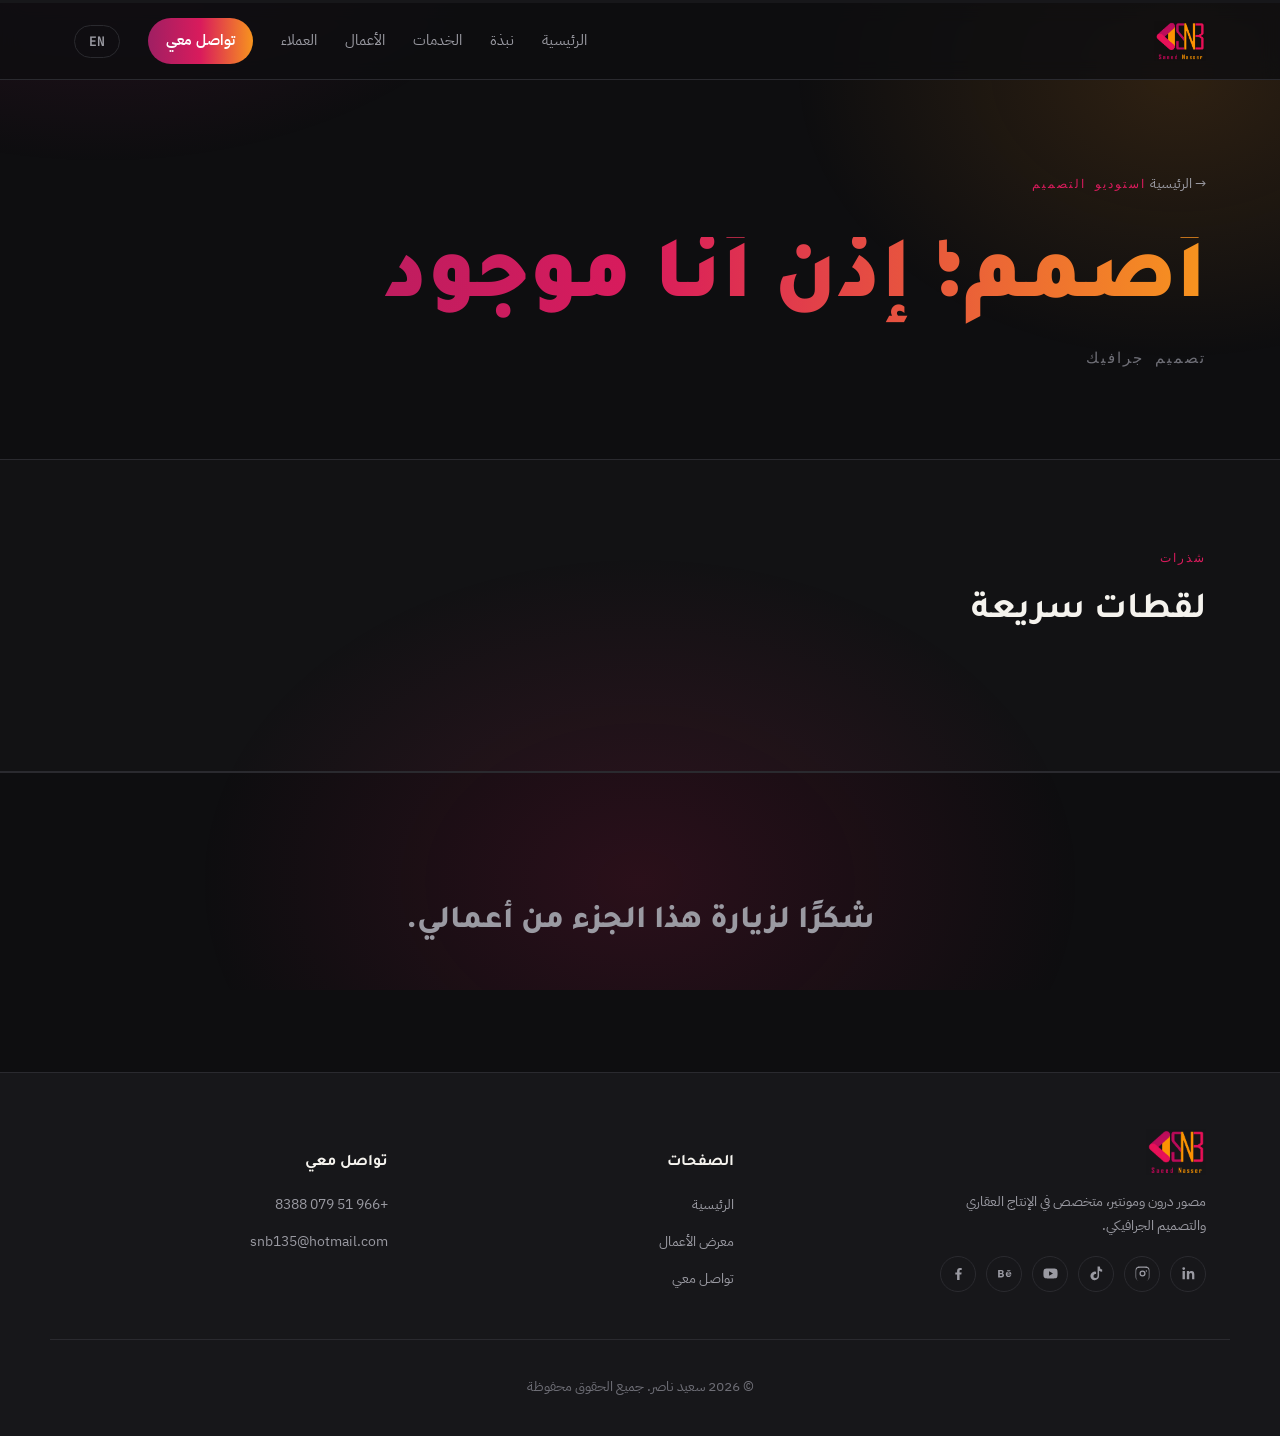
==== commit 775e7044: "Update graphic-design.html" ====
--- a/graphic-design.html
+++ b/graphic-design.html
@@ -129,19 +129,7 @@
 
   const projectsEl = document.getElementById('gdProjects');
   if (projectsEl && gd.projects) {
-    projectsEl.innerHTML = gd.projects.map((p, i) => `
-      <section class="gd-project ${i % 2 ? 'gd-project--alt' : ''}">
-        <div class="gd-project__gallery">
-          ${p.gallery.map(g => {
-            const value = g.trim();
-            const isGradient = value.startsWith('linear-gradient');
-            if (isGradient) {
-              return `<div class="gd-project__frame" style="background:${value}"></div>`;
-            }
-            // يزيل أي url('...') لو المستخدم كتبها بنفسه بالخطأ، لتفادي url() مزدوجة تكسر الصورة
-            const cleanPath = value.replace(/^url\((['"]?)(.*)\1\)$/i, '$2');
-            return `<img class="gd-project__frame" src="${cleanPath}" alt="${t(p.title)}">`;
-          }).join('')}
+    projectsEl.innerHTML
         </div>
         <div class="container gd-project__body">
           <span class="gd-project__tags">${t(p.tags)}</span>
--- a/css/style.css
+++ b/css/style.css
@@ -369,7 +369,9 @@
 /* الأعمال */
 .work-grid{
   display:grid;
-  grid-template-columns: repeat(auto-fill, minmax(280px,1fr));
+  /* max-width على الكرت يمنعه من التمدد المشوّه لو كان آخر صف ناقص — justify-content:center يوسّط الشبكة كلها */
+  grid-template-columns: repeat(auto-fill, minmax(280px, 340px));
+  justify-content: center;
   gap: 22px;
 }
 .work-viewall{
@@ -463,8 +465,8 @@
 /* حد أقصى للعرض والارتفاع معًا (وليس فقط "احتواء" داخل الصندوق) — يمنع الشعار العريض جدًا
    من الظهور أكبر بصريًا من الشعار الطولي، فيبقى وزن كل الشعارات متقاربًا مهما اختلفت نسبها */
 .client-chip img{
-  max-width: 75%;
-  max-height: 58%;
+  max-width: 90%;
+  max-height: 85%;
   width:auto; height:auto;
   object-fit: contain;
 }
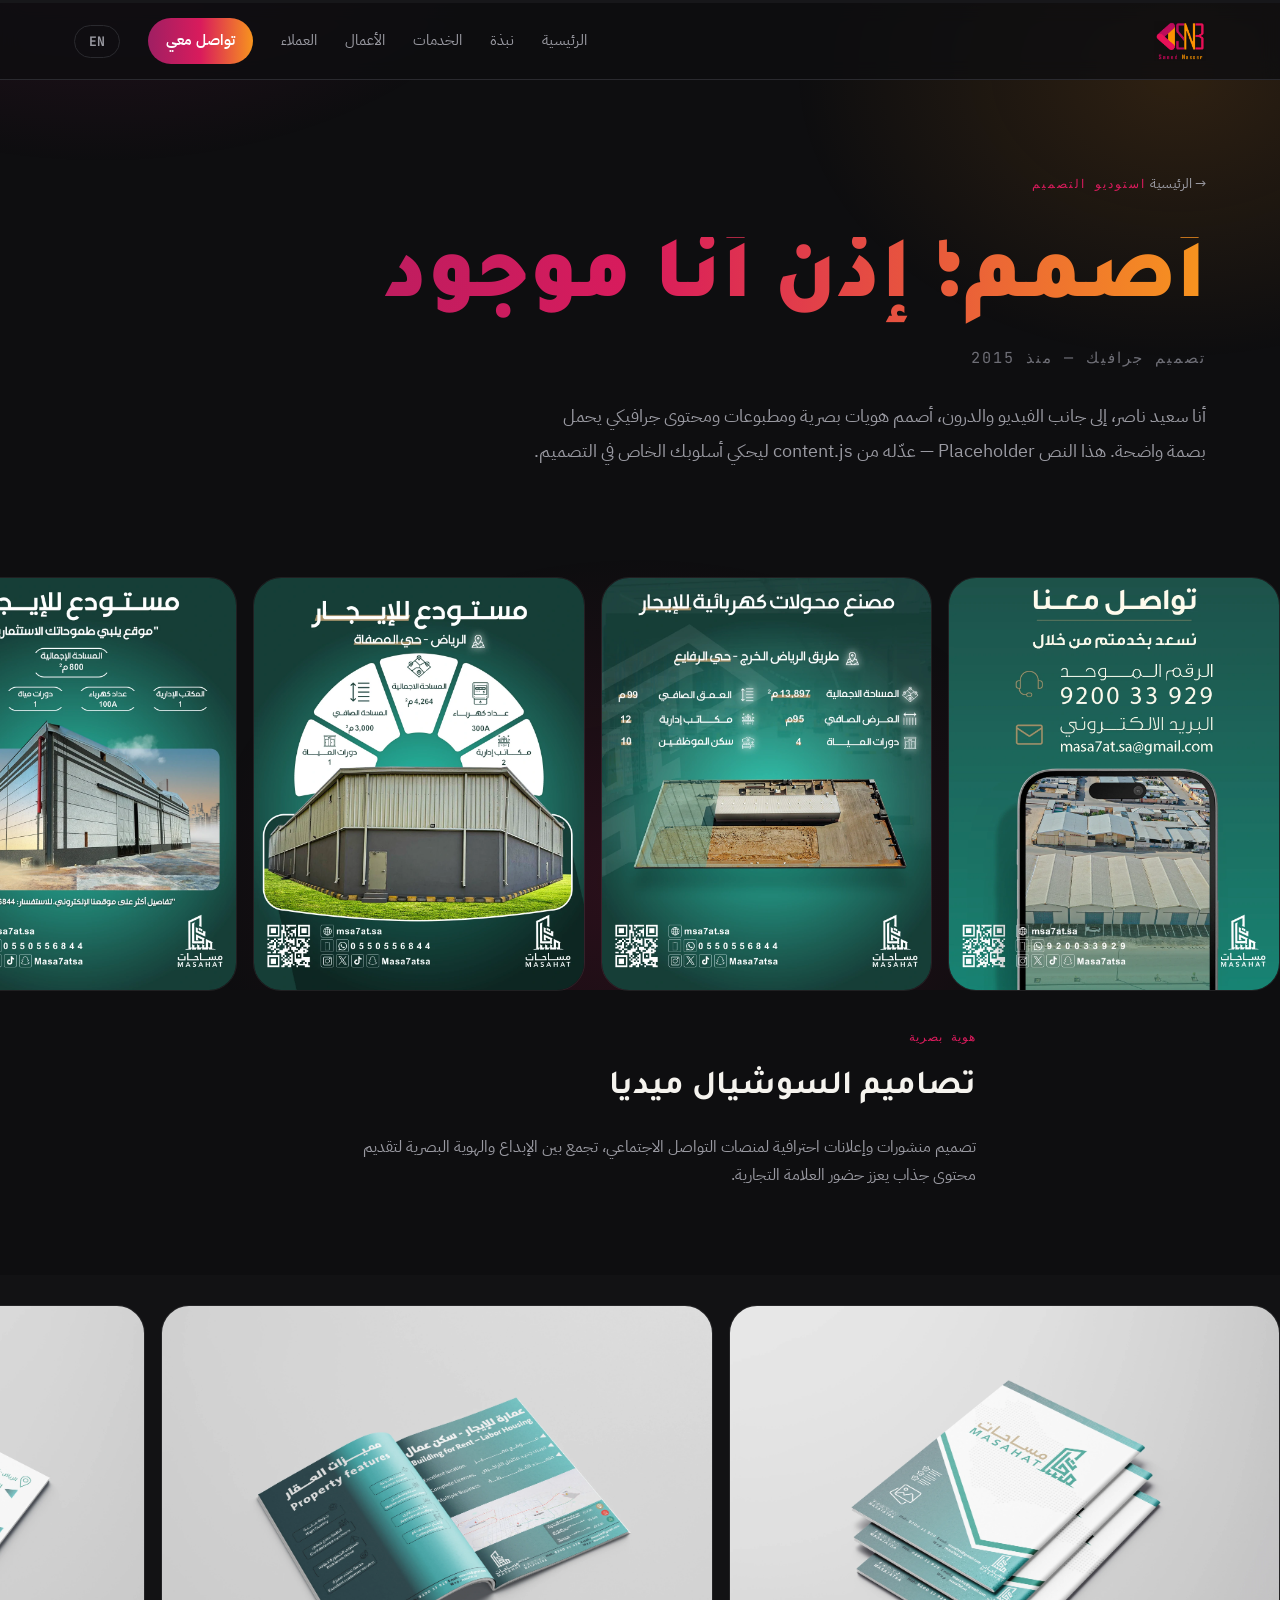
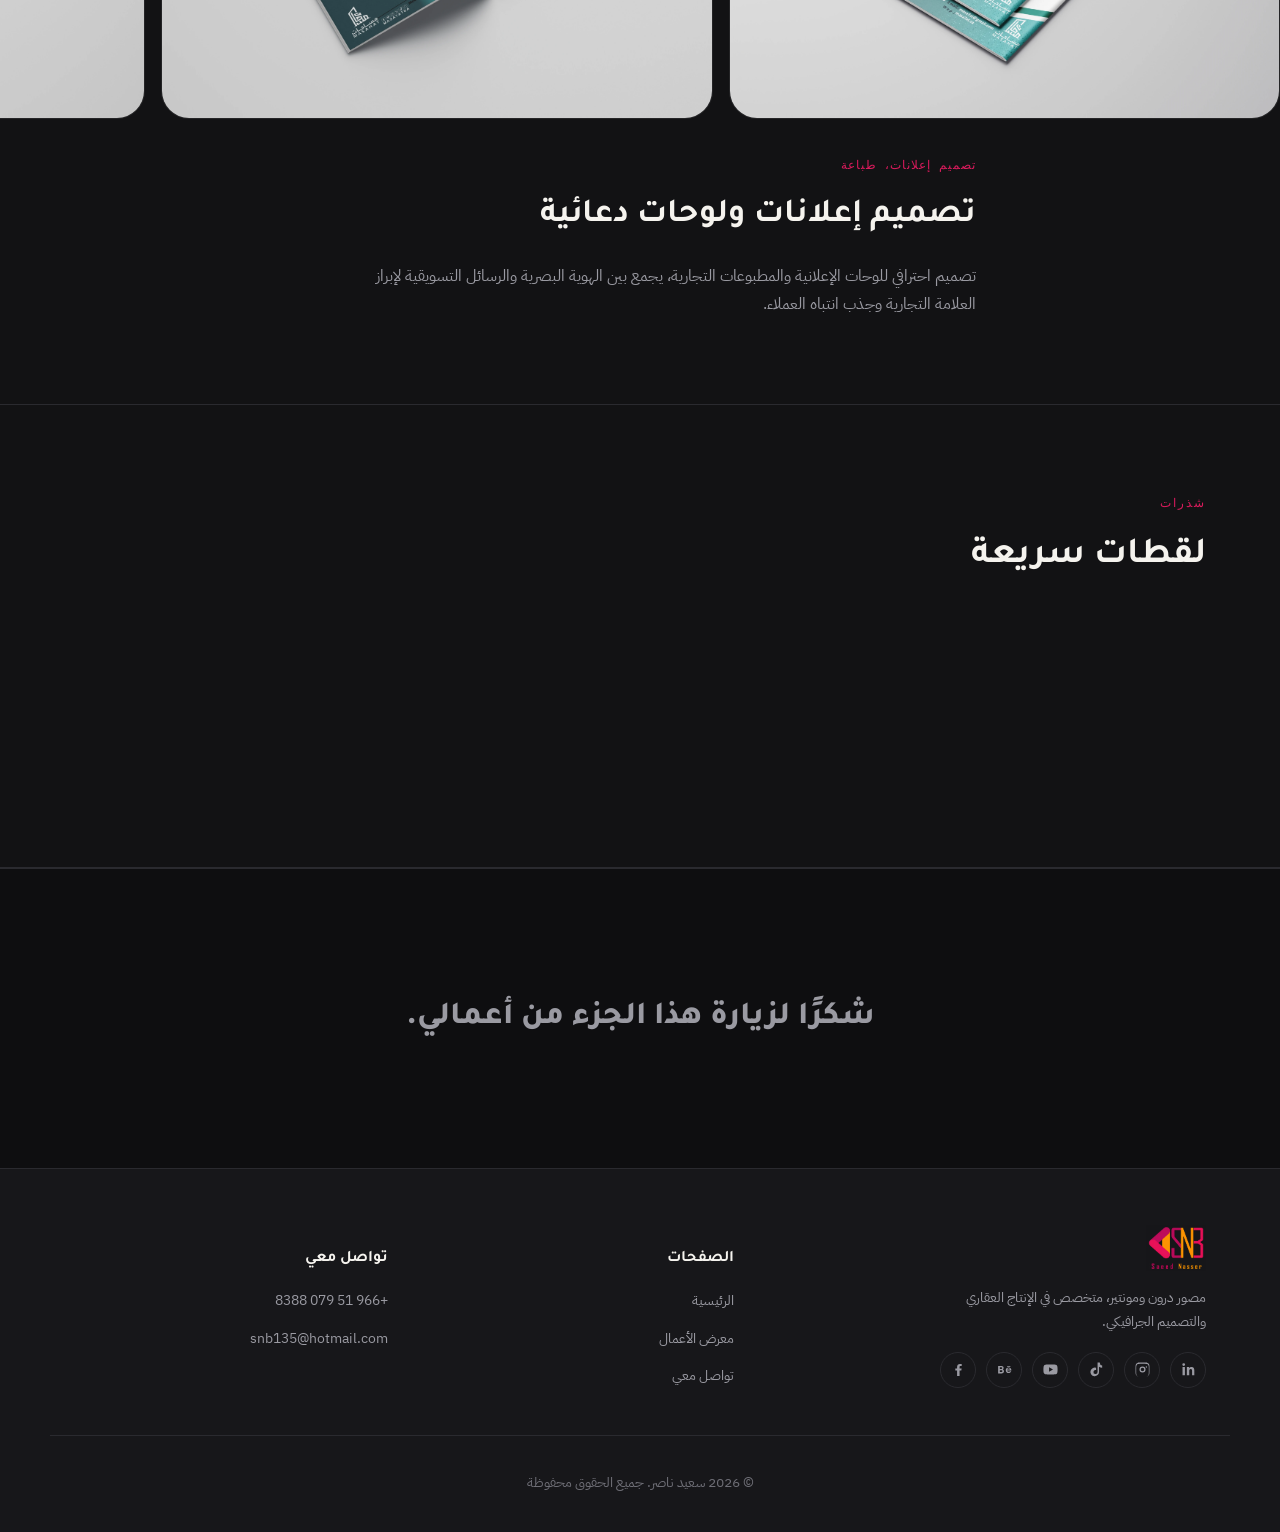
==== commit 877a7a58: "Update graphic-design.html" ====
--- a/graphic-design.html
+++ b/graphic-design.html
@@ -129,7 +129,19 @@
 
   const projectsEl = document.getElementById('gdProjects');
   if (projectsEl && gd.projects) {
-    projectsEl.innerHTML
+    projectsEl.innerHTML = gd.projects.map((p, i) => `
+      <section class="gd-project ${i % 2 ? 'gd-project--alt' : ''}">
+        <div class="gd-project__gallery">
+          ${p.gallery.map(g => {
+            const value = g.trim();
+            const isGradient = value.startsWith('linear-gradient');
+            if (isGradient) {
+              return `<div class="gd-project__frame" style="background:${value}"></div>`;
+            }
+            // يزيل أي url('...') لو المستخدم كتبها بنفسه بالخطأ، لتفادي url() مزدوجة تكسر الصورة
+            const cleanPath = value.replace(/^url\((['"]?)(.*)\1\)$/i, '$2');
+            return `<img class="gd-project__frame" src="${cleanPath}" alt="${t(p.title)}">`;
+          }).join('')}
         </div>
         <div class="container gd-project__body">
           <span class="gd-project__tags">${t(p.tags)}</span>
